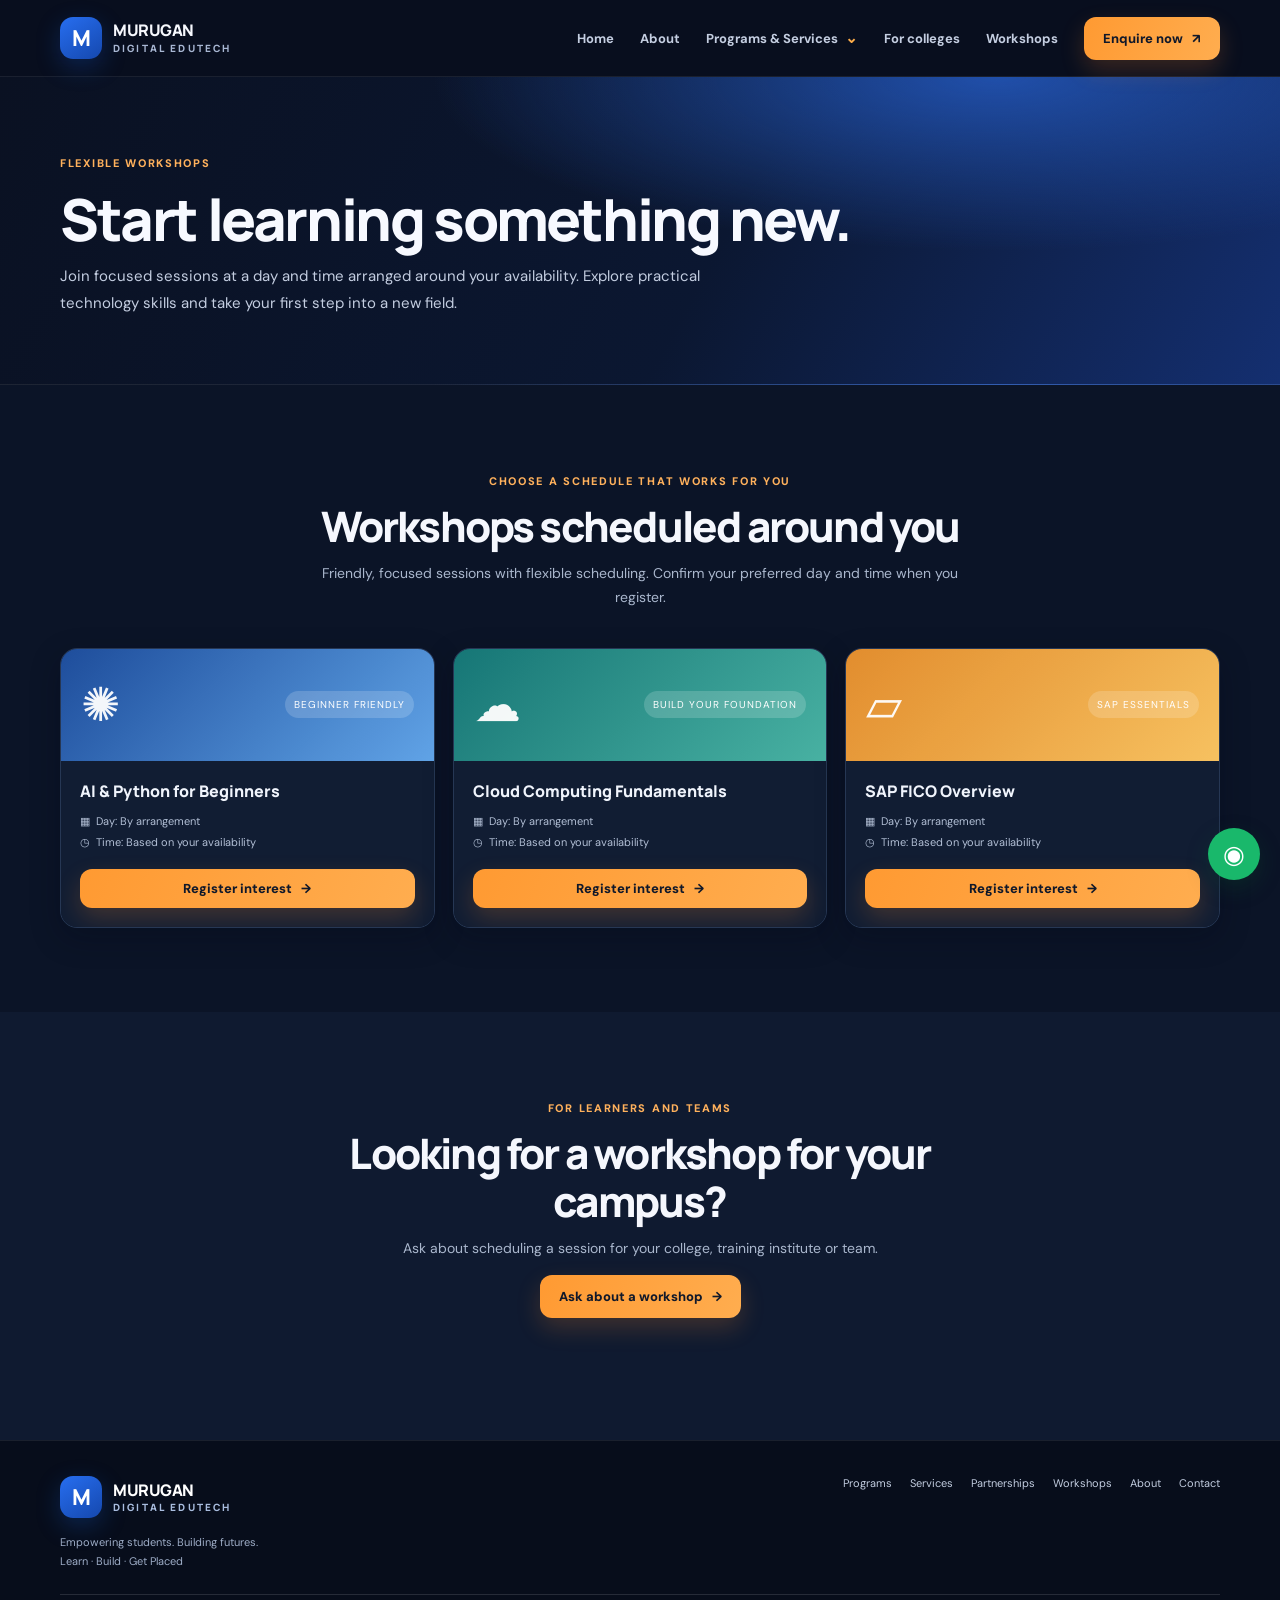
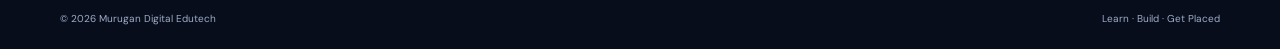
==== workshops.html @ 67fdbcd4 "Add website" ====
<!doctype html>
<html lang="en"><head><meta charset="utf-8"><meta name="viewport" content="width=device-width,initial-scale=1"><meta name="theme-color" content="#080f1f"><meta name="description" content="Explore AI, Python, Cloud Computing and SAP workshops scheduled around your availability."><title>Workshops | Murugan Digital Edutech</title><link rel="stylesheet" href="assets/site.css"></head><body><header class="nav"><div class="wrap navin"><a class="brand" href="index.html"><span class="brandmark">M</span><span>MURUGAN<small>DIGITAL EDUTECH</small></span></a><button class="menu" aria-label="Open navigation" aria-expanded="false">☰</button><nav class="links" aria-label="Main navigation"><a href="index.html">Home</a><a href="about.html">About</a><details class="nav-dropdown"><summary>Programs & Services</summary><div class="nav-submenu"><a href="programs.html">Career Programs</a><a href="services.html">Immersive Technology</a></div></details><a href="partnerships.html">For colleges</a><a href="workshops.html">Workshops</a><a class="btn" href="contact.html">Enquire now <span>↗</span></a></nav></div></header><main id="top"><section class="page-hero"><div class="wrap"><span class="kicker">Flexible workshops</span><h1>Start learning something new.</h1><p>Join focused sessions at a day and time arranged around your availability. Explore practical technology skills and take your first step into a new field.</p></div></section><section class="section" id="workshops"><div class="wrap"><div class="sectionhead"><span class="kicker">Choose a schedule that works for you</span><h2>Workshops scheduled around you</h2><p>Friendly, focused sessions with flexible scheduling. Confirm your preferred day and time when you register.</p></div><div class="workshops"><article class="workshop"><div class="whead"><span class="wicon">✺</span><span class="wtag">Beginner friendly</span></div><div class="wbody"><h3>AI & Python for Beginners</h3><div class="wmeta">▦ &nbsp;Day: By arrangement<br>◷ &nbsp;Time: Based on your availability</div><a class="btn" href="contact.html">Register interest <span>→</span></a></div></article><article class="workshop"><div class="whead"><span class="wicon">☁</span><span class="wtag">Build your foundation</span></div><div class="wbody"><h3>Cloud Computing Fundamentals</h3><div class="wmeta">▦ &nbsp;Day: By arrangement<br>◷ &nbsp;Time: Based on your availability</div><a class="btn" href="contact.html">Register interest <span>→</span></a></div></article><article class="workshop"><div class="whead"><span class="wicon">▱</span><span class="wtag">SAP essentials</span></div><div class="wbody"><h3>SAP FICO Overview</h3><div class="wmeta">▦ &nbsp;Day: By arrangement<br>◷ &nbsp;Time: Based on your availability</div><a class="btn" href="contact.html">Register interest <span>→</span></a></div></article></div></div></section><section class="section tint"><div class="wrap"><div class="sectionhead"><span class="kicker">For learners and teams</span><h2>Looking for a workshop for your campus?</h2><p>Ask about scheduling a session for your college, training institute or team.</p><a class="btn" href="contact.html">Ask about a workshop <span>→</span></a></div></div></section></main><footer class="footer"><div class="wrap"><div class="footmain"><div><a class="brand" href="index.html"><span class="brandmark">M</span><span>MURUGAN<small>DIGITAL EDUTECH</small></span></a><p>Empowering students. Building futures.<br>Learn · Build · Get Placed</p></div><div class="footlinks"><a href="programs.html">Programs</a><a href="services.html">Services</a><a href="partnerships.html">Partnerships</a><a href="workshops.html">Workshops</a><a href="about.html">About</a><a href="contact.html">Contact</a></div></div><div class="copyright"><span>© <span class="year"></span> Murugan Digital Edutech</span><span>Learn · Build · Get Placed</span></div></div></footer><a class="wa" href="https://wa.me/919030403491" aria-label="Chat on WhatsApp" target="_blank" rel="noopener">◉</a><script>document.querySelectorAll('.year').forEach(el=>el.textContent=new Date().getFullYear());const menu=document.querySelector('.menu');const links=document.querySelector('.links');if(menu&&links){menu.addEventListener('click',()=>{const open=links.classList.toggle('open');menu.setAttribute('aria-expanded',String(open));menu.textContent=open?'×':'☰'});links.querySelectorAll('a').forEach(a=>a.addEventListener('click',()=>{links.classList.remove('open');menu.setAttribute('aria-expanded','false');menu.textContent='☰'}))}const form=document.getElementById('enquiry');if(form)form.addEventListener('submit',e=>{e.preventDefault();const d=new FormData(form);const msg=`Hello Murugan Digital Edutech!

Name: ${d.get('name')}
Phone: ${d.get('phone')}
Interested in: ${d.get('interest')}
Message: ${d.get('message')||'Please share more details.'}`;window.open(`https://wa.me/919030403491?text=${encodeURIComponent(msg)}`,'_blank','noopener')});</script></body></html>
---- assets/site.css ----
@import url('https://fonts.googleapis.com/css2?family=DM+Sans:wght@400;500;600;700;800&family=Manrope:wght@400;500;600;700;800&display=swap');
:root{--navy:#102f69;--blue:#1456bd;--blue2:#2779e5;--sky:#eaf3ff;--orange:#ff9c22;--ink:#14233e;--muted:#66738b;--line:#e4e9f2;--white:#fff;--green:#16a36a;--shadow:0 18px 50px #17355e12}*{box-sizing:border-box}html{scroll-behavior:smooth}body{margin:0;color:var(--ink);font-family:'DM Sans',sans-serif;background:#fff}a{color:inherit;text-decoration:none}.wrap{width:min(1160px,calc(100% - 48px));margin:auto}.nav{position:sticky;top:0;z-index:5;background:#ffffffed;backdrop-filter:blur(14px);border-bottom:1px solid #e8edf4}.navin{height:76px;display:flex;align-items:center;justify-content:space-between;gap:24px}.brand{display:flex;align-items:center;gap:11px;font-family:Manrope,sans-serif;font-weight:800;line-height:1.04;color:var(--navy);letter-spacing:-.5px}.brandmark{width:42px;height:42px;border-radius:13px;background:linear-gradient(145deg,#144caa,#2785e8);display:grid;place-items:center;color:#fff;font-weight:800;font-size:22px;box-shadow:0 6px 15px #175ab644}.brand small{display:block;font-size:10px;letter-spacing:2.15px;color:#5680bd;margin-top:4px}.links{display:flex;align-items:center;gap:26px;font-size:13px;font-weight:700;color:#53617a}.links a:hover{color:var(--blue)}.btn{display:inline-flex;align-items:center;justify-content:center;gap:9px;padding:13px 19px;border-radius:12px;background:var(--blue);color:white;font-weight:800;font-size:13px;box-shadow:0 8px 20px #1456bd2b;transition:.2s}.btn:hover{transform:translateY(-2px);background:#10469e}.btn.orange{background:var(--orange);color:#182b49;box-shadow:0 8px 20px #ff9c2230}.btn.light{background:#fff;color:var(--navy);box-shadow:none;border:1px solid #e0e8f5}.menu{display:none;border:0;background:none;font-size:25px;color:var(--navy)}.hero{overflow:hidden;position:relative;background:radial-gradient(ellipse at 80% 15%,#dcecff 0,transparent 32%),linear-gradient(115deg,#f6f9ff 0,#fff 54%,#eef5ff 100%);padding:76px 0 68px}.hero:after{content:"";position:absolute;width:430px;height:430px;border:1px solid #b7d3ff55;border-radius:50%;right:-150px;top:-190px;box-shadow:0 0 0 55px #c7dcff20,0 0 0 110px #c7dcff10;pointer-events:none}.herogrid{display:grid;grid-template-columns:1.1fr .9fr;gap:50px;align-items:center;position:relative;z-index:1}.eyebrow{display:inline-flex;align-items:center;gap:8px;color:#225bb3;background:#e8f1ff;border:1px solid #d4e5ff;border-radius:99px;padding:8px 12px;font-size:11px;font-weight:800;letter-spacing:.6px}.spark{color:var(--orange);font-size:14px}h1,h2,h3,p{margin-top:0}h1{font:800 clamp(43px,6vw,68px)/1.04 Manrope,sans-serif;letter-spacing:-3.6px;margin:20px 0 18px;color:#112a55}h1 em{font-style:normal;color:var(--blue);position:relative}h1 em:after{content:"";position:absolute;left:0;right:0;bottom:-5px;height:8px;border-radius:50%;border-top:3px solid var(--orange);transform:rotate(-2deg)}.lead{font-size:17px;line-height:1.75;color:#63718a;max-width:570px}.heroactions{display:flex;gap:12px;flex-wrap:wrap;margin:25px 0 28px}.proof{display:flex;align-items:center;gap:12px;color:#66738b;font-size:12px}.proof strong{color:var(--navy)}.avatars{display:flex;padding-left:5px}.avatars span{width:28px;height:28px;margin-left:-5px;border-radius:50%;display:grid;place-items:center;background:#d6e7ff;border:2px solid white;color:var(--blue);font-size:10px;font-weight:800}.heroart{position:relative;min-height:390px}.portrait{position:absolute;inset:4px 48px 0 18px;border-radius:46% 46% 24px 24px;overflow:hidden;background:linear-gradient(150deg,#c4dcfc,#e9f2ff);box-shadow:var(--shadow)}.portrait img{width:100%;height:100%;object-fit:cover;object-position:50% 35%;mix-blend-mode:multiply;filter:saturate(.9)}.heroart:before{content:"";position:absolute;inset:25px 23px 0 0;border:1px solid #aac9f3;border-radius:46% 46% 26px 26px;transform:rotate(4deg)}.floatcard{position:absolute;background:#fff;border:1px solid #e5edf8;border-radius:14px;padding:13px 15px;box-shadow:0 12px 35px #102f691c;font-size:12px;color:#65748c}.floatcard b{display:block;color:var(--navy);font-size:13px;margin-bottom:3px}.fc1{left:-4px;top:67px}.fc2{right:-3px;bottom:42px}.fcicon{display:inline-grid;place-items:center;width:30px;height:30px;background:#e9f2ff;color:var(--blue);border-radius:9px;margin-right:7px;font-size:16px;vertical-align:middle}.stats{display:grid;grid-template-columns:repeat(4,1fr);padding:21px 0;border-top:1px solid var(--line);border-bottom:1px solid var(--line)}.stat{text-align:center;border-right:1px solid var(--line)}.stat:last-child{border:0}.stat b{font:800 23px Manrope;color:var(--navy)}.stat span{display:block;color:#7d8799;font-size:11px;margin-top:4px}.section{padding:84px 0}.section.tint{background:#f7f9fd}.sectionhead{max-width:670px;margin:0 auto 38px;text-align:center}.kicker{color:var(--blue);font-size:11px;font-weight:800;letter-spacing:1.7px;text-transform:uppercase}.sectionhead h2{font:800 clamp(30px,4vw,42px)/1.15 Manrope;letter-spacing:-1.8px;color:#142d57;margin:12px 0}.sectionhead p{color:var(--muted);line-height:1.7;font-size:14px}.tracks{display:grid;grid-template-columns:repeat(5,1fr);gap:14px}.track{padding:21px 18px;background:white;border:1px solid var(--line);border-radius:16px;box-shadow:0 7px 24px #182e5808;transition:.2s}.track:hover{transform:translateY(-4px);box-shadow:var(--shadow);border-color:#bdd5fa}.icon{width:46px;height:46px;border-radius:13px;background:#e9f2ff;display:grid;place-items:center;font-size:22px;margin-bottom:17px}.track:nth-child(2) .icon{background:#e6f7f2}.track:nth-child(3) .icon{background:#fff3e2}.track:nth-child(4) .icon{background:#f0ebff}.track:nth-child(5) .icon{background:#ffeef1}.track h3{font:800 15px Manrope;color:#183a72;margin-bottom:7px}.track p{font-size:11px;color:#8490a2;line-height:1.5;min-height:32px}.track ul{list-style:none;margin:14px 0 0;padding:0;color:#5e6b80;font-size:11px;line-height:2.1}.track li:before{content:'✓';color:var(--blue);font-weight:800;margin-right:7px}.track a{display:inline-block;font-size:11px;font-weight:800;color:var(--blue);margin-top:10px}.split{display:grid;grid-template-columns:.83fr 1.17fr;gap:48px;align-items:center}.splitcopy h2{font:800 39px/1.14 Manrope;letter-spacing:-1.7px;color:#142d57;margin:14px 0}.splitcopy p{color:var(--muted);line-height:1.75;font-size:14px}.checklist{list-style:none;margin:22px 0;padding:0;display:grid;gap:12px}.checklist li{font-size:13px;color:#53627b;display:flex;gap:10px}.checklist li i{font-style:normal;color:var(--green);font-weight:900}.models{display:grid;grid-template-columns:1fr 1fr;gap:14px}.model{border:1px solid #dce6f4;border-radius:18px;background:white;overflow:hidden;box-shadow:0 12px 32px #193a680c}.modeltop{padding:20px 22px;color:#fff;background:linear-gradient(120deg,#104a9f,#2778df)}.model:nth-child(2) .modeltop{background:linear-gradient(120deg,#ee8411,#ffb13e)}.modeltop small{font-size:10px;letter-spacing:1px;text-transform:uppercase;opacity:.8}.modeltop h3{font:800 20px Manrope;margin:5px 0 2px}.modeltop p{font-size:11px;margin:0;opacity:.88}.modelbody{padding:19px 21px}.modelbody ul{margin:0;padding:0;list-style:none;display:grid;gap:10px;min-height:240px}.modelbody li{font-size:11px;color:#53627b;display:flex;gap:8px;line-height:1.45}.modelbody li:before{content:'✓';color:#1575ce;font-weight:900}.price{border-top:1px solid var(--line);margin-top:17px;padding-top:15px}.price small{color:#8a95a5;font-size:10px}.price b{display:block;color:var(--navy);font:800 24px Manrope;margin:4px 0}.price span{font-size:11px;color:#778398}.note{font-size:10px;color:#8a95a5;padding-top:8px}.workshops{display:grid;grid-template-columns:repeat(3,1fr);gap:18px}.workshop{background:white;border:1px solid var(--line);border-radius:17px;overflow:hidden;transition:.2s}.workshop:hover{transform:translateY(-4px);box-shadow:var(--shadow)}.whead{height:112px;background:linear-gradient(135deg,#164eaa,#56a5f4);display:flex;align-items:center;justify-content:space-between;padding:20px;color:white}.workshop:nth-child(2) .whead{background:linear-gradient(135deg,#097a79,#3ab5a4)}.workshop:nth-child(3) .whead{background:linear-gradient(135deg,#ef8b1b,#ffc04e)}.wicon{font-size:47px;opacity:.95}.wtag{font-size:10px;letter-spacing:1px;text-transform:uppercase;padding:7px 9px;border-radius:99px;background:#ffffff2b}.wbody{padding:19px}.wbody h3{font:800 16px Manrope;color:var(--navy);margin-bottom:9px}.wmeta{font-size:11px;color:#748198;line-height:1.9}.wbody .btn{width:100%;margin-top:16px;padding:11px}.audience{display:grid;grid-template-columns:repeat(3,1fr);gap:13px}.aud{background:white;border:1px solid var(--line);border-radius:14px;padding:17px;display:flex;align-items:flex-start;gap:12px}.aud .icon{margin:0;flex-shrink:0;width:39px;height:39px;font-size:18px}.aud b{display:block;color:var(--navy);font-size:13px;margin:2px 0 4px}.aud span{font-size:10px;line-height:1.5;color:#7c889b}.mentor{display:grid;grid-template-columns:.75fr 1.25fr;gap:48px;align-items:center;background:linear-gradient(120deg,#eff5ff,#f8faff);padding:35px;border:1px solid #e1ebfa;border-radius:22px}.mentorimg{height:300px;border-radius:16px;overflow:hidden;background:#d4e3f4}.mentorimg img{width:100%;height:100%;object-fit:cover;object-position:50% 33%}.mentor h2{font:800 32px Manrope;letter-spacing:-1px;color:#142d57;margin:10px 0}.mentor p{font-size:13px;line-height:1.75;color:var(--muted)}.mentor .signature{color:#1c5db0;font-weight:800}.cta{padding:66px 0;background:linear-gradient(115deg,#102f69,#1858b7);color:white;position:relative;overflow:hidden}.cta:after{content:"";position:absolute;width:440px;height:440px;border:1px solid #ffffff22;border-radius:50%;right:-120px;top:-210px;box-shadow:0 0 0 55px #ffffff0c,0 0 0 110px #ffffff08}.ctain{display:flex;justify-content:space-between;align-items:center;gap:30px;position:relative;z-index:1}.cta h2{font:800 34px Manrope;letter-spacing:-1px;margin:0 0 9px}.cta p{margin:0;color:#d5e3fb;font-size:13px}.contactgrid{display:grid;grid-template-columns:1fr 1fr;gap:32px}.contactcopy h2{font:800 36px Manrope;color:#142d57;letter-spacing:-1.5px;margin:12px 0}.contactcopy p{color:var(--muted);line-height:1.7;font-size:13px}.contactitem{display:flex;gap:12px;align-items:center;margin:18px 0;color:#58677e;font-size:12px}.contactitem b{display:block;color:var(--navy);font-size:12px;margin-bottom:3px}.form{padding:25px;background:white;border:1px solid var(--line);border-radius:18px;box-shadow:var(--shadow)}.form h3{font:800 19px Manrope;color:var(--navy);margin-bottom:17px}.field{margin-bottom:12px}.field label{display:block;font-size:10px;font-weight:800;color:#63718a;margin-bottom:6px}.field input,.field select,.field textarea{width:100%;padding:12px;border:1px solid #dfe6f0;border-radius:10px;font:12px 'DM Sans';color:var(--ink);background:#fcfdff;outline:none}.field input:focus,.field select:focus,.field textarea:focus{border-color:#5794ed;box-shadow:0 0 0 3px #5794ed20}.fieldrow{display:grid;grid-template-columns:1fr 1fr;gap:12px}.form .btn{width:100%;border:0;cursor:pointer}.hint{color:#8994a5;font-size:10px;text-align:center;margin:10px 0 0}.footer{background:#0c2450;color:#c2d3ee;padding:35px 0 24px}.footmain{display:flex;justify-content:space-between;gap:28px;align-items:flex-start;padding-bottom:24px;border-bottom:1px solid #ffffff20}.footer .brand{color:#fff}.footer .brand small{color:#a8c8fa}.footer p{font-size:11px;line-height:1.7;color:#afc2e0;margin:15px 0 0;max-width:340px}.footlinks{display:flex;gap:18px;flex-wrap:wrap;font-size:11px}.footlinks a:hover{color:white}.copyright{padding-top:17px;font-size:10px;color:#91a9cc;display:flex;justify-content:space-between}.wa{position:fixed;right:20px;bottom:20px;z-index:6;width:52px;height:52px;display:grid;place-items:center;border-radius:50%;background:#19b86b;color:white;font-size:25px;box-shadow:0 8px 22px #0c552d44}.wa:hover{transform:scale(1.06)}

.immersive{background:linear-gradient(125deg,#101f49,#173d86 60%,#2157b5);color:#fff;overflow:hidden;position:relative}.immersive:after{content:"";position:absolute;width:390px;height:390px;border:1px solid #ffffff22;border-radius:50%;right:-135px;top:-215px;box-shadow:0 0 0 48px #ffffff0b,0 0 0 96px #ffffff08;pointer-events:none}.immersive .wrap{position:relative;z-index:1}.immersivegrid{display:grid;grid-template-columns:1.15fr .85fr;gap:54px;align-items:center}.immersive .kicker{color:#ffbd70}.immersive h2{font:800 clamp(32px,4vw,43px)/1.12 Manrope;letter-spacing:-1.8px;margin:13px 0 14px;color:#fff}.immersivecopy>p{max-width:610px;color:#d7e3fc;line-height:1.75;font-size:14px}.techcards{display:grid;grid-template-columns:1fr 1fr;gap:11px;margin:22px 0}.techcard{padding:14px 15px;border:1px solid #ffffff27;background:#ffffff0c;border-radius:13px}.techcard b{display:block;font-size:12px;margin-bottom:5px;color:#fff}.techcard span{display:block;color:#c4d5f3;font-size:10px;line-height:1.5}.conceptnote{font-size:10px!important;color:#b4c7eb!important;margin:14px 0 0}.previewframe{width:min(100%,350px);margin:auto;padding:10px;border:1px solid #ffffff3b;background:#091839;border-radius:26px;box-shadow:0 24px 65px #02091d66;transform:rotate(1deg)}.previewframe img{display:block;width:100%;height:auto;border-radius:18px}.previewcaption{text-align:center;color:#bacdf0;font-size:10px;margin:13px 0 0}
@media(max-width:900px){.immersivegrid{gap:28px}}
@media(max-width:680px){.immersivegrid{grid-template-columns:1fr;gap:28px}.immersivecopy{order:1}.previewframe{order:2;width:min(82%,330px)}.techcards{gap:8px}.techcard{padding:12px}}
@media(max-width:900px){.links{gap:15px}.tracks{grid-template-columns:repeat(3,1fr)}.herogrid{gap:28px}.heroart{min-height:350px}.portrait{inset:7px 22px 0 20px}.split{gap:26px}.modelbody ul{min-height:270px}}
@media(max-width:680px){.wrap{width:min(100% - 34px,520px)}.navin{height:66px}.menu{display:block}.links{display:none;position:absolute;top:65px;left:0;right:0;background:white;padding:18px 24px 22px;border-bottom:1px solid var(--line);box-shadow:0 12px 25px #102f6914;flex-direction:column;align-items:stretch;gap:18px}.links.open{display:flex}.links .btn{text-align:center}.hero{padding:48px 0 42px}.herogrid{grid-template-columns:1fr;gap:20px}.heroart{min-height:350px;max-width:420px;width:100%;margin:auto}.portrait{inset:0 38px 0 34px}h1{font-size:48px;letter-spacing:-2.8px}.lead{font-size:15px}.proof{font-size:10px}.stats{grid-template-columns:repeat(2,1fr);row-gap:16px}.stat:nth-child(2){border-right:0}.stat b{font-size:20px}.section{padding:64px 0}.sectionhead{margin-bottom:28px}.tracks{grid-template-columns:repeat(2,1fr);gap:10px}.track{padding:17px 14px}.track:last-child{grid-column:span 2}.split{grid-template-columns:1fr;gap:25px}.splitcopy h2{font-size:33px}.models{grid-template-columns:1fr}.modelbody ul{min-height:0}.workshops{grid-template-columns:1fr}.whead{height:95px}.audience{grid-template-columns:1fr 1fr;gap:9px}.aud{padding:12px;gap:8px}.aud .icon{width:34px;height:34px;font-size:15px}.aud b{font-size:11px}.aud span{font-size:9px}.mentor{grid-template-columns:1fr;padding:20px;gap:22px}.mentorimg{height:290px;max-width:420px;width:100%;margin:auto}.mentor h2{font-size:28px}.ctain{align-items:flex-start;flex-direction:column}.cta h2{font-size:29px}.contactgrid{grid-template-columns:1fr;gap:18px}.fieldrow{grid-template-columns:1fr}.footmain{flex-direction:column}.copyright{gap:10px;flex-direction:column}.fc1{left:0;top:35px}.fc2{right:0;bottom:20px}}
@media(max-width:390px){h1{font-size:42px}.tracks{grid-template-columns:1fr}.track:last-child{grid-column:auto}.audience{grid-template-columns:1fr}.heroactions .btn{flex:1}}
/* Immersive dark theme inspired by the visual language of the reference site. */
:root{--navy:#f4f7ff;--blue:#ff9a32;--blue2:#3479ff;--sky:#172643;--orange:#ff9a32;--ink:#eef3ff;--muted:#aab6cc;--line:#263552;--white:#101a30;--green:#36c994;--shadow:0 20px 55px #03081780}
body{background:#080f1f;color:var(--ink)}
.nav{background:#090f1fed;border-bottom:1px solid #ffffff13}.brand{color:#f6f8fd}.brand small{color:#a8b7d3}.brandmark{background:linear-gradient(145deg,#276ef0,#1548ae);box-shadow:0 8px 24px #1762da45}.links{color:#c4cee1}.links a:hover{color:#ffb14f}.btn{background:linear-gradient(110deg,#ff9a32,#ffad4f);color:#10182a;box-shadow:0 10px 25px #ff8b2733}.btn:hover{background:#ffb34d;color:#10182a}.btn.light{background:#ffffff0b;color:#edf3ff;border:1px solid #ffffff2b;box-shadow:none}.btn.light:hover{background:#ffffff17}
.hero{background:radial-gradient(ellipse at 78% 16%,#204faa 0,transparent 38%),linear-gradient(118deg,#0a1122 0%,#0b1731 56%,#142f70 100%);padding-top:84px;padding-bottom:74px}.hero:after{border-color:#ffffff18;box-shadow:0 0 0 55px #3c78ff12,0 0 0 110px #3c78ff08}.eyebrow{color:#dce8ff;background:#ffffff0b;border-color:#ffffff20}.spark{color:#ffae4a}h1{color:#f7f9ff}h1 em{color:#ff9a32}h1 em:after{border-color:#ff9a32}.lead{color:#c3cde0}.proof{color:#b5c3db}.proof strong{color:#f3f6ff}.avatars span{background:#1b315c;color:#ffd09a;border-color:#0a1530}.portrait{background:linear-gradient(150deg,#1d3972,#152647);box-shadow:0 25px 75px #02081799}.portrait img{mix-blend-mode:normal;filter:saturate(1.05)}.heroart:before{border-color:#ffffff40}.floatcard{background:#111d35ed;border-color:#ffffff22;color:#b5c1d5;box-shadow:0 14px 40px #02081766}.floatcard b{color:#f3f6ff}.fcicon{background:#1e3766;color:#ffae4a}
.stats{background:#080f1f;border-color:#ffffff17}.stat{border-color:#ffffff17}.stat b{color:#f4f7ff}.stat span{color:#a8b5cc}
.section{background:#0b1427}.section.tint{background:#0f1a30}.sectionhead h2,.splitcopy h2,.contactcopy h2{color:#f5f7fd}.sectionhead p,.splitcopy p,.contactcopy p{color:#aab7cd}.kicker{color:#ffb15c}.track,.model,.workshop,.aud{background:#111d33;border-color:#263754;box-shadow:0 10px 30px #03081745}.track:hover,.workshop:hover{border-color:#5574a5;box-shadow:0 18px 40px #03081780}.track h3,.wbody h3,.aud b{color:#f0f4fc}.track p,.track ul,.aud span{color:#a8b5cb}.track a{color:#ffb15c}.track li:before{color:#ffb15c}.icon{background:#1d3154;color:#b8d0ff}.track:nth-child(2) .icon{background:#123b3a}.track:nth-child(3) .icon{background:#4b321b}.track:nth-child(4) .icon{background:#30244c}.track:nth-child(5) .icon{background:#482735}.model{overflow:hidden}.modelbody{background:#111d33}.modelbody li{color:#bac6d9}.modelbody li:before{color:#ffad4d}.price{border-color:#2a3b59}.price small,.price span,.note{color:#a6b3c9}.price b{color:#f6f8fe}.modeltop{background:linear-gradient(120deg,#174991,#256bd4)}.model:nth-child(2) .modeltop{background:linear-gradient(120deg,#d8731c,#f5a33c)}.checklist li{color:#c1cce0}.checklist li i{color:#46d1a1}.wbody{background:#111d33}.wmeta{color:#b2bfd5}.whead{filter:saturate(.85)}
.mentor{background:linear-gradient(120deg,#111e37,#14284a);border-color:#293b5b}.mentor h2{color:#f4f7ff}.mentor p{color:#b7c4d9}.mentor .signature{color:#ffb15a!important}.mentor .signature span{color:#aab8d0!important}.mentorimg{background:#1b2b48}.mentor .btn.light{color:#eff4ff}
.immersive{background:linear-gradient(125deg,#0c1730,#112c68 60%,#194591)}.immersive .kicker{color:#ffbd70}.techcard{background:#ffffff0d;border-color:#ffffff24}.techcard span{color:#c4d5f3}.conceptnote{color:#bdcbe3!important}.previewframe{background:#08142d;border-color:#ffffff35}.previewcaption{color:#bfcee8}
.cta{background:linear-gradient(110deg,#102653,#174da1)}.cta p{color:#d0ddf2}.contactitem{color:#c2cce0}.contactitem b{color:#f4f7ff}.form{background:#111d33;border-color:#293a57;box-shadow:0 18px 48px #0308176b}.form h3{color:#f4f7ff}.field label{color:#b8c6dc}.field input,.field select,.field textarea{border-color:#30415d;background:#0b1529;color:#f0f4fb}.field input::placeholder,.field textarea::placeholder{color:#8494b0}.field input:focus,.field select:focus,.field textarea:focus{border-color:#6a9cff;box-shadow:0 0 0 3px #5794ed24}.hint{color:#9eacc2}
.footer{background:#070d1b;border-top:1px solid #ffffff14}.footer .brand{color:#fff}.footer .brand small{color:#a9bddf}.footer p,.copyright{color:#9eadc7}.footlinks a{color:#c2cde0}.wa{background:#19b86b}
@media(max-width:680px){.links{background:#0a1121;border-color:#ffffff16}.links a:not(.btn){color:#d4deef}.hero{padding-top:55px}.heroart:before{border-color:#ffffff32}.floatcard{background:#111d35f2}.section{padding:64px 0}}
/* Shared navigation and interior-page components */
.nav-dropdown{position:relative}.nav-dropdown summary{list-style:none;cursor:pointer;display:flex;align-items:center;gap:7px}.nav-dropdown summary::-webkit-details-marker{display:none}.nav-dropdown summary:after{content:"⌄";font-size:15px;color:#ffae4a}.nav-dropdown[open] summary:after{transform:rotate(180deg)}.nav-submenu{position:absolute;top:calc(100% + 15px);left:-16px;min-width:220px;padding:9px;background:#111d35;border:1px solid #ffffff21;border-radius:13px;box-shadow:0 18px 40px #03081780;display:grid;gap:3px}.nav-submenu a{padding:10px 12px;border-radius:8px;font-size:12px;color:#d6e0f2}.nav-submenu a:hover{background:#ffffff0d}.page-hero{padding:74px 0 68px;background:radial-gradient(ellipse at 78% 0%,#204faa 0,transparent 40%),linear-gradient(118deg,#0a1122 0%,#0b1731 56%,#142f70 100%);border-bottom:1px solid #ffffff14}.page-hero .kicker{color:#ffb15c}.page-hero h1{font:800 clamp(38px,5vw,58px)/1.06 Manrope,sans-serif;letter-spacing:-2.4px;margin:16px 0 14px;max-width:800px}.page-hero p{max-width:690px;color:#c3cde0;font-size:15px;line-height:1.75;margin:0}.page-hero .wrap{position:relative;z-index:1}.servicegrid{display:grid;grid-template-columns:repeat(3,1fr);gap:15px}.serviceitem{padding:22px;border-radius:16px;border:1px solid #263754;background:#111d33}.serviceitem .icon{margin-bottom:14px}.serviceitem h3{font:800 15px Manrope;color:#f0f4fc;margin:0 0 8px}.serviceitem p{font-size:12px;line-height:1.7;color:#a8b5cb;margin:0}.about-values{display:grid;grid-template-columns:repeat(3,1fr);gap:14px;margin-top:25px}.valuecard{padding:20px;border:1px solid #263754;border-radius:15px;background:#111d33}.valuecard b{display:block;color:#f2f5fc;font-size:13px;margin-bottom:7px}.valuecard span{font-size:11px;line-height:1.6;color:#aab7cd}.mobile-nav-note{display:none}.page-spacer{padding-top:52px}.simple-cta{margin-top:28px}.page-footer-note{font-size:10px;color:#92a5c7;margin-top:14px}.page-hero .eyebrow{margin-bottom:16px}
@media(max-width:900px){.servicegrid{grid-template-columns:repeat(2,1fr)}}
@media(max-width:680px){.nav-dropdown{width:100%}.nav-dropdown summary{padding:2px 0}.nav-submenu{position:static;box-shadow:none;margin:9px 0 0 4px;min-width:0;border-radius:10px}.page-hero{padding:54px 0 48px}.page-hero h1{font-size:41px;letter-spacing:-1.8px}.servicegrid,.about-values{grid-template-columns:1fr}.mobile-nav-note{display:block;color:#9eadc7;font-size:10px}}

.serviceitem a{display:inline-block;margin-top:12px;color:#ffb15c;font-size:11px;font-weight:800}.serviceitem a:hover{color:#ffd097}
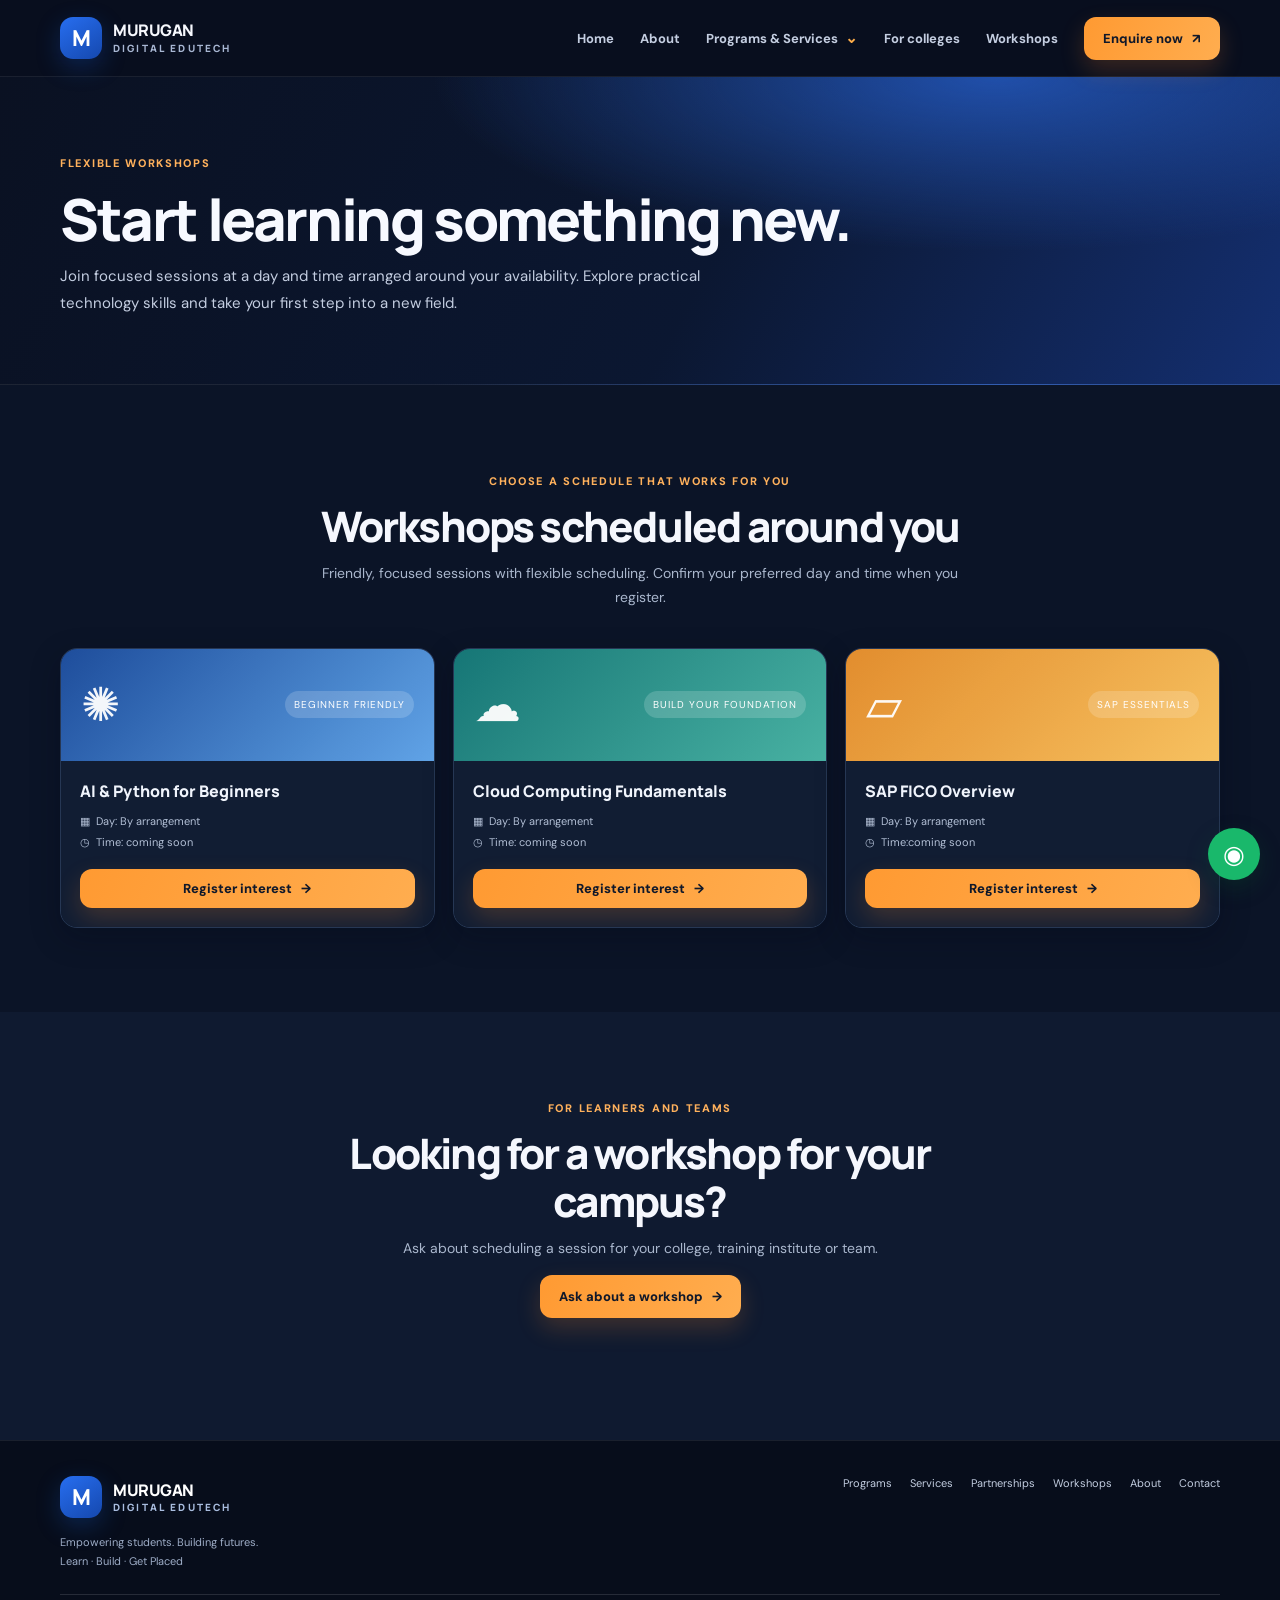
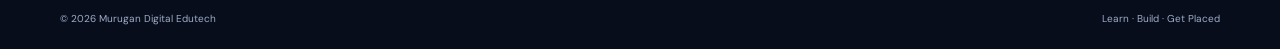
==== commit c96427ac: "Update workshop schedule" ====
--- a/workshops.html
+++ b/workshops.html
@@ -1,5 +1,5 @@
 <!doctype html>
-<html lang="en"><head><meta charset="utf-8"><meta name="viewport" content="width=device-width,initial-scale=1"><meta name="theme-color" content="#080f1f"><meta name="description" content="Explore AI, Python, Cloud Computing and SAP workshops scheduled around your availability."><title>Workshops | Murugan Digital Edutech</title><link rel="stylesheet" href="assets/site.css"></head><body><header class="nav"><div class="wrap navin"><a class="brand" href="index.html"><span class="brandmark">M</span><span>MURUGAN<small>DIGITAL EDUTECH</small></span></a><button class="menu" aria-label="Open navigation" aria-expanded="false">☰</button><nav class="links" aria-label="Main navigation"><a href="index.html">Home</a><a href="about.html">About</a><details class="nav-dropdown"><summary>Programs & Services</summary><div class="nav-submenu"><a href="programs.html">Career Programs</a><a href="services.html">Immersive Technology</a></div></details><a href="partnerships.html">For colleges</a><a href="workshops.html">Workshops</a><a class="btn" href="contact.html">Enquire now <span>↗</span></a></nav></div></header><main id="top"><section class="page-hero"><div class="wrap"><span class="kicker">Flexible workshops</span><h1>Start learning something new.</h1><p>Join focused sessions at a day and time arranged around your availability. Explore practical technology skills and take your first step into a new field.</p></div></section><section class="section" id="workshops"><div class="wrap"><div class="sectionhead"><span class="kicker">Choose a schedule that works for you</span><h2>Workshops scheduled around you</h2><p>Friendly, focused sessions with flexible scheduling. Confirm your preferred day and time when you register.</p></div><div class="workshops"><article class="workshop"><div class="whead"><span class="wicon">✺</span><span class="wtag">Beginner friendly</span></div><div class="wbody"><h3>AI & Python for Beginners</h3><div class="wmeta">▦ &nbsp;Day: By arrangement<br>◷ &nbsp;Time: Based on your availability</div><a class="btn" href="contact.html">Register interest <span>→</span></a></div></article><article class="workshop"><div class="whead"><span class="wicon">☁</span><span class="wtag">Build your foundation</span></div><div class="wbody"><h3>Cloud Computing Fundamentals</h3><div class="wmeta">▦ &nbsp;Day: By arrangement<br>◷ &nbsp;Time: Based on your availability</div><a class="btn" href="contact.html">Register interest <span>→</span></a></div></article><article class="workshop"><div class="whead"><span class="wicon">▱</span><span class="wtag">SAP essentials</span></div><div class="wbody"><h3>SAP FICO Overview</h3><div class="wmeta">▦ &nbsp;Day: By arrangement<br>◷ &nbsp;Time: Based on your availability</div><a class="btn" href="contact.html">Register interest <span>→</span></a></div></article></div></div></section><section class="section tint"><div class="wrap"><div class="sectionhead"><span class="kicker">For learners and teams</span><h2>Looking for a workshop for your campus?</h2><p>Ask about scheduling a session for your college, training institute or team.</p><a class="btn" href="contact.html">Ask about a workshop <span>→</span></a></div></div></section></main><footer class="footer"><div class="wrap"><div class="footmain"><div><a class="brand" href="index.html"><span class="brandmark">M</span><span>MURUGAN<small>DIGITAL EDUTECH</small></span></a><p>Empowering students. Building futures.<br>Learn · Build · Get Placed</p></div><div class="footlinks"><a href="programs.html">Programs</a><a href="services.html">Services</a><a href="partnerships.html">Partnerships</a><a href="workshops.html">Workshops</a><a href="about.html">About</a><a href="contact.html">Contact</a></div></div><div class="copyright"><span>© <span class="year"></span> Murugan Digital Edutech</span><span>Learn · Build · Get Placed</span></div></div></footer><a class="wa" href="https://wa.me/919030403491" aria-label="Chat on WhatsApp" target="_blank" rel="noopener">◉</a><script>document.querySelectorAll('.year').forEach(el=>el.textContent=new Date().getFullYear());const menu=document.querySelector('.menu');const links=document.querySelector('.links');if(menu&&links){menu.addEventListener('click',()=>{const open=links.classList.toggle('open');menu.setAttribute('aria-expanded',String(open));menu.textContent=open?'×':'☰'});links.querySelectorAll('a').forEach(a=>a.addEventListener('click',()=>{links.classList.remove('open');menu.setAttribute('aria-expanded','false');menu.textContent='☰'}))}const form=document.getElementById('enquiry');if(form)form.addEventListener('submit',e=>{e.preventDefault();const d=new FormData(form);const msg=`Hello Murugan Digital Edutech!
+<html lang="en"><head><meta charset="utf-8"><meta name="viewport" content="width=device-width,initial-scale=1"><meta name="theme-color" content="#080f1f"><meta name="description" content="Explore AI, Python, Cloud Computing and SAP workshops scheduled around your availability."><title>Workshops | Murugan Digital Edutech</title><link rel="stylesheet" href="assets/site.css"></head><body><header class="nav"><div class="wrap navin"><a class="brand" href="index.html"><span class="brandmark">M</span><span>MURUGAN<small>DIGITAL EDUTECH</small></span></a><button class="menu" aria-label="Open navigation" aria-expanded="false">☰</button><nav class="links" aria-label="Main navigation"><a href="index.html">Home</a><a href="about.html">About</a><details class="nav-dropdown"><summary>Programs & Services</summary><div class="nav-submenu"><a href="programs.html">Career Programs</a><a href="services.html">Immersive Technology</a></div></details><a href="partnerships.html">For colleges</a><a href="workshops.html">Workshops</a><a class="btn" href="contact.html">Enquire now <span>↗</span></a></nav></div></header><main id="top"><section class="page-hero"><div class="wrap"><span class="kicker">Flexible workshops</span><h1>Start learning something new.</h1><p>Join focused sessions at a day and time arranged around your availability. Explore practical technology skills and take your first step into a new field.</p></div></section><section class="section" id="workshops"><div class="wrap"><div class="sectionhead"><span class="kicker">Choose a schedule that works for you</span><h2>Workshops scheduled around you</h2><p>Friendly, focused sessions with flexible scheduling. Confirm your preferred day and time when you register.</p></div><div class="workshops"><article class="workshop"><div class="whead"><span class="wicon">✺</span><span class="wtag">Beginner friendly</span></div><div class="wbody"><h3>AI & Python for Beginners</h3><div class="wmeta">▦ &nbsp;Day: By arrangement<br>◷ &nbsp;Time: coming soon</div><a class="btn" href="contact.html">Register interest <span>→</span></a></div></article><article class="workshop"><div class="whead"><span class="wicon">☁</span><span class="wtag">Build your foundation</span></div><div class="wbody"><h3>Cloud Computing Fundamentals</h3><div class="wmeta">▦ &nbsp;Day: By arrangement<br>◷ &nbsp;Time: coming soon</div><a class="btn" href="contact.html">Register interest <span>→</span></a></div></article><article class="workshop"><div class="whead"><span class="wicon">▱</span><span class="wtag">SAP essentials</span></div><div class="wbody"><h3>SAP FICO Overview</h3><div class="wmeta">▦ &nbsp;Day: By arrangement<br>◷ &nbsp;Time:coming soon</div><a class="btn" href="contact.html">Register interest <span>→</span></a></div></article></div></div></section><section class="section tint"><div class="wrap"><div class="sectionhead"><span class="kicker">For learners and teams</span><h2>Looking for a workshop for your campus?</h2><p>Ask about scheduling a session for your college, training institute or team.</p><a class="btn" href="contact.html">Ask about a workshop <span>→</span></a></div></div></section></main><footer class="footer"><div class="wrap"><div class="footmain"><div><a class="brand" href="index.html"><span class="brandmark">M</span><span>MURUGAN<small>DIGITAL EDUTECH</small></span></a><p>Empowering students. Building futures.<br>Learn · Build · Get Placed</p></div><div class="footlinks"><a href="programs.html">Programs</a><a href="services.html">Services</a><a href="partnerships.html">Partnerships</a><a href="workshops.html">Workshops</a><a href="about.html">About</a><a href="contact.html">Contact</a></div></div><div class="copyright"><span>© <span class="year"></span> Murugan Digital Edutech</span><span>Learn · Build · Get Placed</span></div></div></footer><a class="wa" href="https://wa.me/919030403491" aria-label="Chat on WhatsApp" target="_blank" rel="noopener">◉</a><script>document.querySelectorAll('.year').forEach(el=>el.textContent=new Date().getFullYear());const menu=document.querySelector('.menu');const links=document.querySelector('.links');if(menu&&links){menu.addEventListener('click',()=>{const open=links.classList.toggle('open');menu.setAttribute('aria-expanded',String(open));menu.textContent=open?'×':'☰'});links.querySelectorAll('a').forEach(a=>a.addEventListener('click',()=>{links.classList.remove('open');menu.setAttribute('aria-expanded','false');menu.textContent='☰'}))}const form=document.getElementById('enquiry');if(form)form.addEventListener('submit',e=>{e.preventDefault();const d=new FormData(form);const msg=`Hello Murugan Digital Edutech!
 
 Name: ${d.get('name')}
 Phone: ${d.get('phone')}
